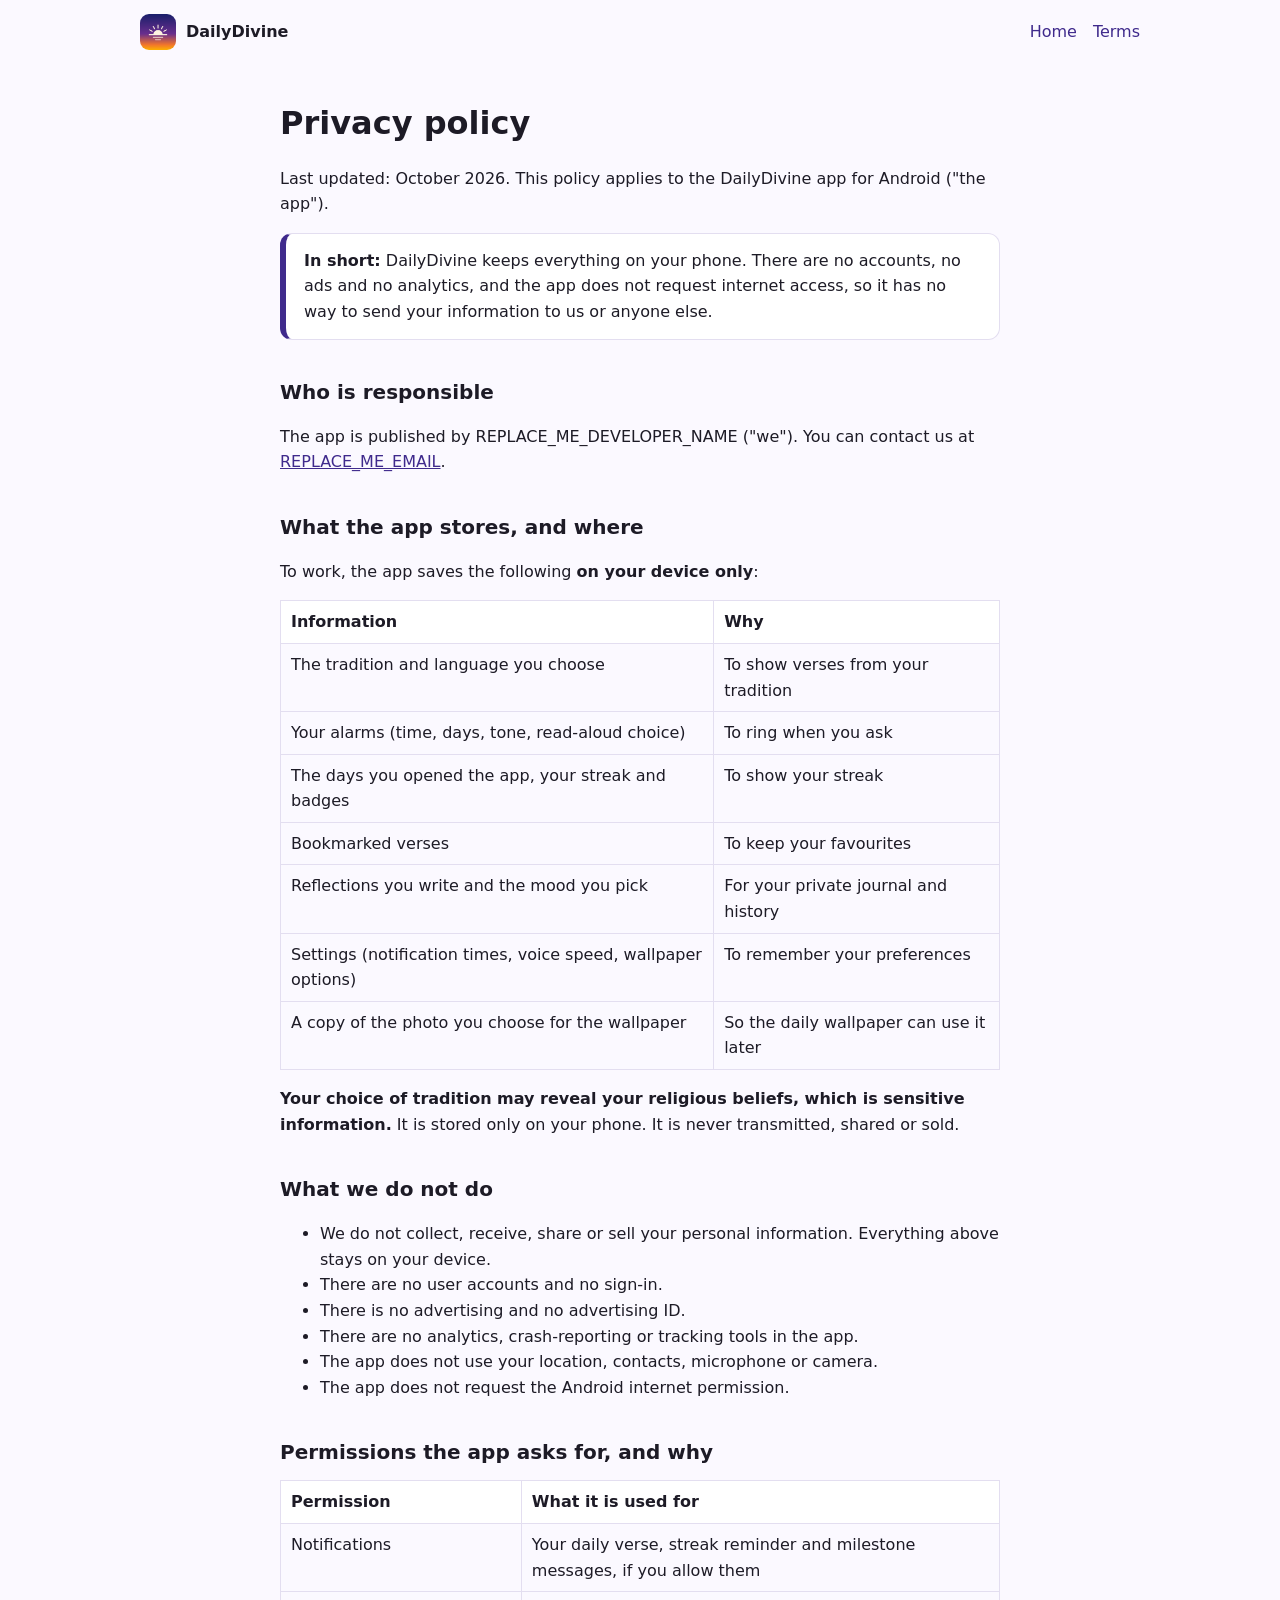
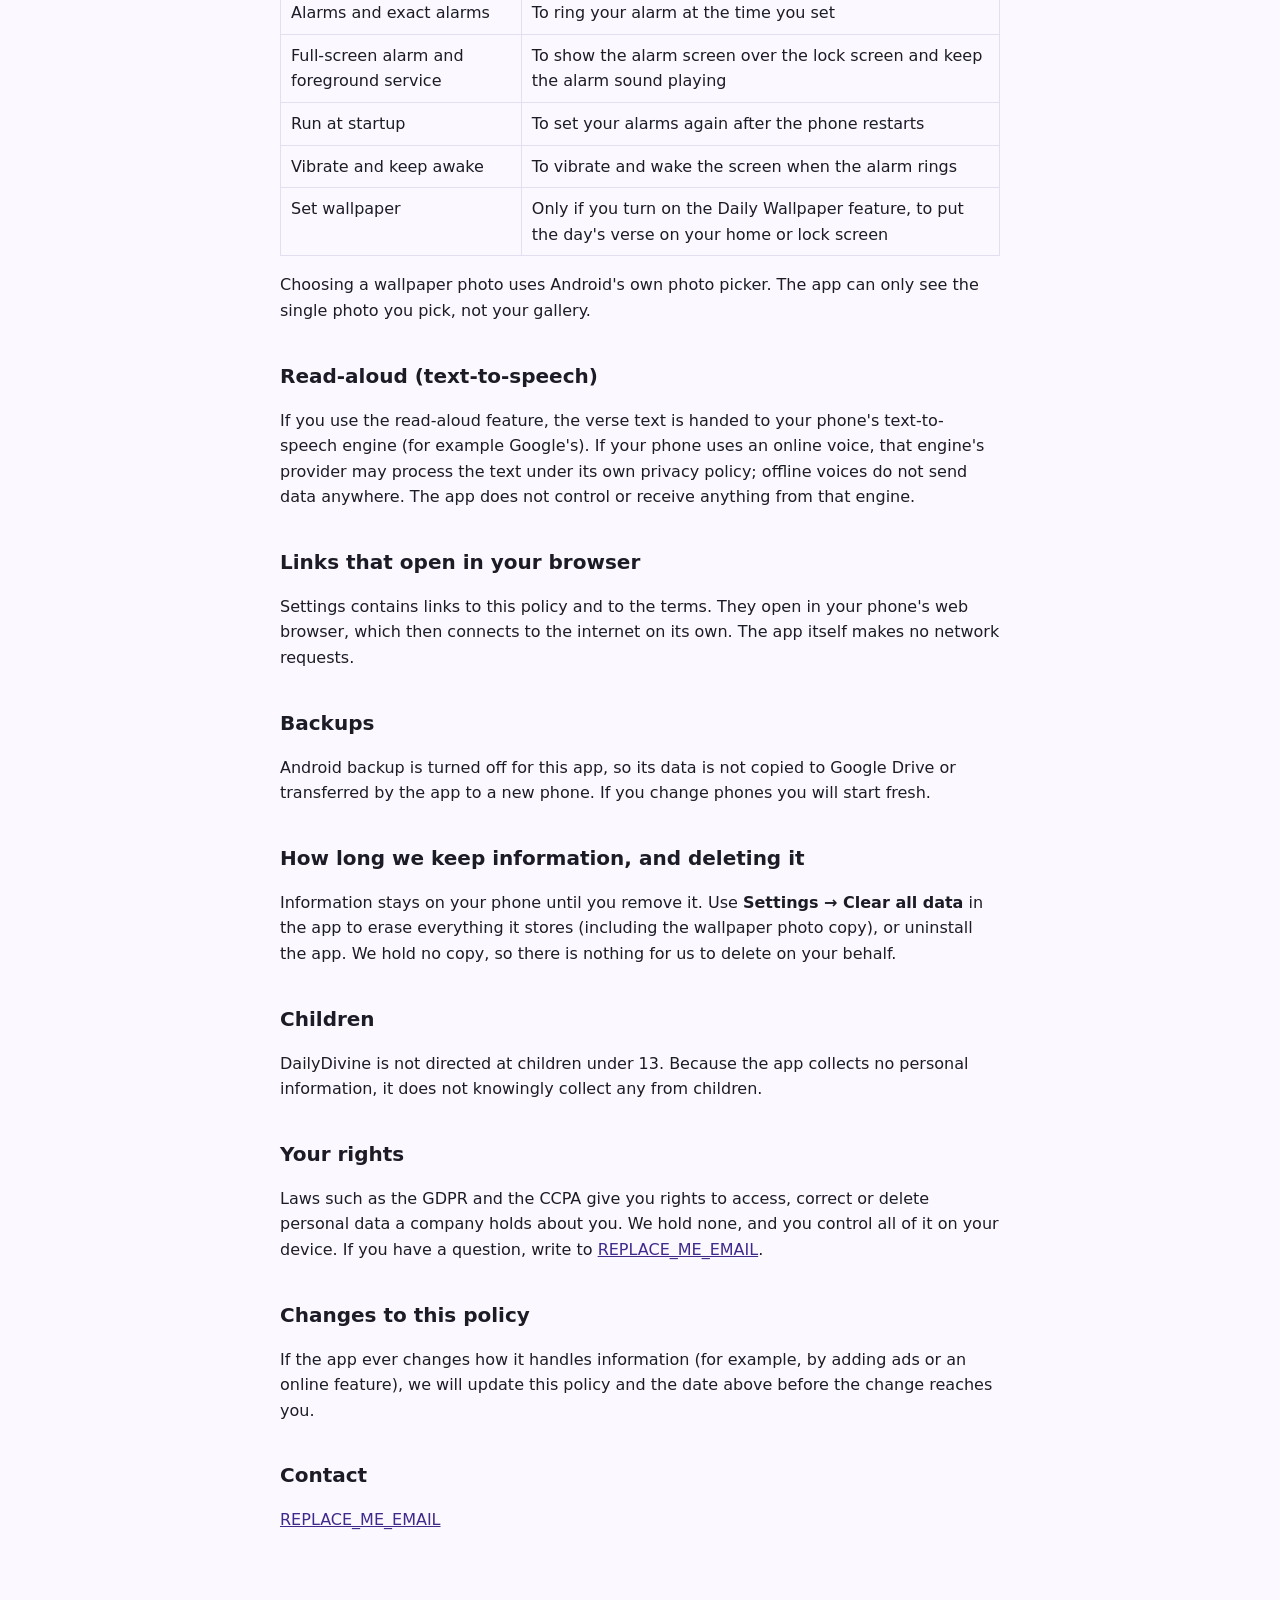
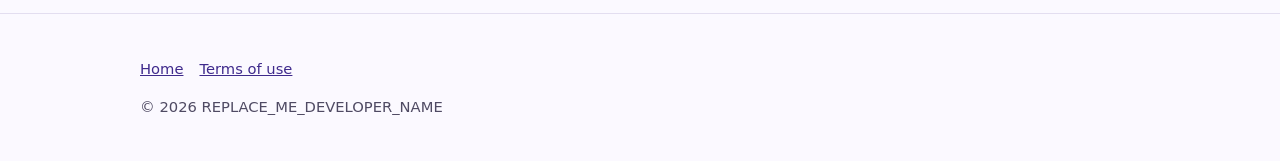
==== docs/privacy.html @ ab256c17 "feat: Play Store release pipeline (signed AAB, target API 36), privacy policy, landing page, About s" ====
<!doctype html>
<html lang="en">
<head>
<meta charset="utf-8">
<meta name="viewport" content="width=device-width, initial-scale=1">
<title>Privacy policy | DailyDivine</title>
<meta name="description" content="DailyDivine's privacy policy: everything stays on your phone. No accounts, no ads, no analytics, no internet permission.">
<meta name="theme-color" content="#1b1f6b">
<link rel="icon" type="image/png" href="assets/favicon-64.png">
<link rel="stylesheet" href="style.css">
</head>
<body>
<div class="wrap"><header class="site"><a class="brand" href="./"><img src="assets/icon-512.png" alt="" width="36" height="36"> DailyDivine</a><nav aria-label="Main"><a href="./">Home</a><a href="terms.html">Terms</a></nav></header></div>
<main class="doc">
<h1>Privacy policy</h1>
<p>Last updated: October 2026. This policy applies to the DailyDivine app for Android ("the app").</p>

<div class="summary"><strong>In short:</strong> DailyDivine keeps everything on your phone. There are no accounts, no ads and no analytics, and the app does not request internet access, so it has no way to send your information to us or anyone else.</div>

<h2>Who is responsible</h2>
<p>The app is published by REPLACE_ME_DEVELOPER_NAME ("we"). You can contact us at <a href="mailto:REPLACE_ME_EMAIL">REPLACE_ME_EMAIL</a>.</p>

<h2>What the app stores, and where</h2>
<p>To work, the app saves the following <strong>on your device only</strong>:</p>
<table>
<tr><th>Information</th><th>Why</th></tr>
<tr><td>The tradition and language you choose</td><td>To show verses from your tradition</td></tr>
<tr><td>Your alarms (time, days, tone, read-aloud choice)</td><td>To ring when you ask</td></tr>
<tr><td>The days you opened the app, your streak and badges</td><td>To show your streak</td></tr>
<tr><td>Bookmarked verses</td><td>To keep your favourites</td></tr>
<tr><td>Reflections you write and the mood you pick</td><td>For your private journal and history</td></tr>
<tr><td>Settings (notification times, voice speed, wallpaper options)</td><td>To remember your preferences</td></tr>
<tr><td>A copy of the photo you choose for the wallpaper</td><td>So the daily wallpaper can use it later</td></tr>
</table>
<p><strong>Your choice of tradition may reveal your religious beliefs, which is sensitive information.</strong> It is stored only on your phone. It is never transmitted, shared or sold.</p>

<h2>What we do not do</h2>
<ul>
<li>We do not collect, receive, share or sell your personal information. Everything above stays on your device.</li>
<li>There are no user accounts and no sign-in.</li>
<li>There is no advertising and no advertising ID.</li>
<li>There are no analytics, crash-reporting or tracking tools in the app.</li>
<li>The app does not use your location, contacts, microphone or camera.</li>
<li>The app does not request the Android internet permission.</li>
</ul>

<h2>Permissions the app asks for, and why</h2>
<table>
<tr><th>Permission</th><th>What it is used for</th></tr>
<tr><td>Notifications</td><td>Your daily verse, streak reminder and milestone messages, if you allow them</td></tr>
<tr><td>Alarms and exact alarms</td><td>To ring your alarm at the time you set</td></tr>
<tr><td>Full-screen alarm and foreground service</td><td>To show the alarm screen over the lock screen and keep the alarm sound playing</td></tr>
<tr><td>Run at startup</td><td>To set your alarms again after the phone restarts</td></tr>
<tr><td>Vibrate and keep awake</td><td>To vibrate and wake the screen when the alarm rings</td></tr>
<tr><td>Set wallpaper</td><td>Only if you turn on the Daily Wallpaper feature, to put the day's verse on your home or lock screen</td></tr>
</table>
<p>Choosing a wallpaper photo uses Android's own photo picker. The app can only see the single photo you pick, not your gallery.</p>

<h2>Read-aloud (text-to-speech)</h2>
<p>If you use the read-aloud feature, the verse text is handed to your phone's text-to-speech engine (for example Google's). If your phone uses an online voice, that engine's provider may process the text under its own privacy policy; offline voices do not send data anywhere. The app does not control or receive anything from that engine.</p>

<h2>Links that open in your browser</h2>
<p>Settings contains links to this policy and to the terms. They open in your phone's web browser, which then connects to the internet on its own. The app itself makes no network requests.</p>

<h2>Backups</h2>
<p>Android backup is turned off for this app, so its data is not copied to Google Drive or transferred by the app to a new phone. If you change phones you will start fresh.</p>

<h2>How long we keep information, and deleting it</h2>
<p>Information stays on your phone until you remove it. Use <strong>Settings &rarr; Clear all data</strong> in the app to erase everything it stores (including the wallpaper photo copy), or uninstall the app. We hold no copy, so there is nothing for us to delete on your behalf.</p>

<h2>Children</h2>
<p>DailyDivine is not directed at children under 13. Because the app collects no personal information, it does not knowingly collect any from children.</p>

<h2>Your rights</h2>
<p>Laws such as the GDPR and the CCPA give you rights to access, correct or delete personal data a company holds about you. We hold none, and you control all of it on your device. If you have a question, write to <a href="mailto:REPLACE_ME_EMAIL">REPLACE_ME_EMAIL</a>.</p>

<h2>Changes to this policy</h2>
<p>If the app ever changes how it handles information (for example, by adding ads or an online feature), we will update this policy and the date above before the change reaches you.</p>

<h2>Contact</h2>
<p><a href="mailto:REPLACE_ME_EMAIL">REPLACE_ME_EMAIL</a></p>
</main>
<footer><div class="wrap"><p><a href="./">Home</a><a href="terms.html">Terms of use</a></p><p>&copy; 2026 REPLACE_ME_DEVELOPER_NAME</p></div></footer>
</body>
</html>
---- docs/style.css ----
:root{
  --indigo:#1b1f6b; --violet:#6a2f8f; --amber:#ffb300; --accent:#3f2a8c; --accent-contrast:#ffffff;
  --bg:#fbf9ff; --surface:#ffffff; --text:#1d1b26; --muted:#4f4a63; --border:#e3def0;
  --shadow:0 6px 24px rgba(27,31,107,.10);
}
@media (prefers-color-scheme:dark){
  :root{ --accent:#c7b8ff; --accent-contrast:#1b1233; --bg:#14121c; --surface:#1e1b2b; --text:#efecf8; --muted:#bdb7d1; --border:#332f47; --shadow:none; }
}
*{box-sizing:border-box}
html{scroll-behavior:smooth}
body{margin:0;font-family:system-ui,-apple-system,"Segoe UI",Roboto,"Helvetica Neue",Arial,sans-serif;line-height:1.6;color:var(--text);background:var(--bg)}
a{color:var(--accent)} a:focus-visible,button:focus-visible,summary:focus-visible{outline:3px solid var(--amber);outline-offset:2px;border-radius:4px}
.wrap{max-width:1040px;margin:0 auto;padding:0 20px}
.skip{position:absolute;left:-999px;top:0;background:var(--accent);color:var(--accent-contrast);padding:8px 12px;z-index:10}.skip:focus{left:8px}
header.site{display:flex;align-items:center;justify-content:space-between;gap:12px;padding:14px 0;flex-wrap:wrap}
.brand{display:flex;align-items:center;gap:10px;font-weight:700;color:var(--text);text-decoration:none}
.brand img{width:36px;height:36px;border-radius:9px}
nav a{margin-left:16px;text-decoration:none;font-weight:500}
.hero{background:linear-gradient(180deg,#1b1f6b 0%,#6a2f8f 58%,#f2762e 100%);color:#fff;padding:56px 0 72px}
.hero .wrap{display:grid;gap:32px;grid-template-columns:1.2fr .8fr;align-items:center}
.hero h1{font-size:clamp(2rem,5vw,3.2rem);line-height:1.15;margin:0 0 14px}
.hero p{font-size:1.1rem;max-width:34em;margin:0 0 22px;color:#fdf3e0}
.hero a{color:#fff}
.btn{display:inline-block;background:#fdf3e0;color:#1b1f6b;font-weight:700;padding:13px 22px;border-radius:12px;text-decoration:none}
.btn[aria-disabled="true"]{opacity:.92;cursor:default}
.badge-note{display:block;margin-top:10px;font-size:.9rem;color:#fdf3e0}
.hero-icon{justify-self:center;width:min(240px,60vw);border-radius:48px;box-shadow:0 14px 40px rgba(0,0,0,.35)}
section{padding:56px 0} h2{font-size:1.7rem;margin:0 0 8px} .lead{color:var(--muted);margin:0 0 28px;max-width:44em}
.grid{display:grid;gap:18px;grid-template-columns:repeat(auto-fit,minmax(260px,1fr))}
.card{background:var(--surface);border:1px solid var(--border);border-radius:16px;padding:20px;box-shadow:var(--shadow)}
.card h3{margin:0 0 6px;font-size:1.1rem}.card p{margin:0;color:var(--muted)}
.phones{display:grid;gap:24px;grid-template-columns:repeat(auto-fit,minmax(220px,1fr));justify-items:center}
.phone{width:230px;border-radius:32px;border:8px solid #17142a;background:#17142a;overflow:hidden;box-shadow:0 14px 34px rgba(0,0,0,.25)}
.screen{min-height:420px;padding:22px 16px;display:flex;flex-direction:column;gap:12px}
.s-verse{background:#fbf9ff;color:#1d1b26}.s-verse .k{font:600 .7rem/1 system-ui;letter-spacing:.08em;color:#3f2a8c}
.s-verse blockquote{margin:0;font-family:Georgia,"Times New Roman",serif;font-size:1.15rem;line-height:1.5}
.chip{align-self:flex-start;background:#ece6ff;color:#3f2a8c;border-radius:999px;padding:4px 10px;font-size:.78rem;font-weight:600}
.s-wall{background:linear-gradient(180deg,#1b1f6b,#6a2f8f 60%,#f2762e);color:#fff;justify-content:center;text-align:center}
.s-wall blockquote{margin:0;font-family:Georgia,serif;font-size:1.05rem;line-height:1.5}.s-wall cite{font-size:.8rem;color:#fdf3e0}
.s-alarm{background:#fbf9ff;color:#1d1b26}.time{font-size:2.2rem;font-weight:700}
.days{display:flex;gap:6px}.days span{width:26px;height:26px;border-radius:50%;background:#ece6ff;color:#1d1b26;font-size:.72rem;display:grid;place-items:center}.days .on{background:#3f2a8c;color:#fff}
.cap{font-size:.85rem;color:var(--muted);text-align:center;margin-top:8px}
.trad{list-style:none;padding:0;margin:0;display:grid;gap:10px;grid-template-columns:repeat(auto-fit,minmax(240px,1fr))}
.trad li{background:var(--surface);border:1px solid var(--border);border-radius:12px;padding:12px 16px;display:flex;justify-content:space-between;gap:10px}
.tag{font-size:.8rem;font-weight:700;border-radius:999px;padding:2px 10px;background:#e1f5e6;color:#14532d}.tag.soon{background:#fff1d6;color:#7a4b00}
@media (prefers-color-scheme:dark){.tag{background:#17391f;color:#b7efc5}.tag.soon{background:#46330a;color:#ffe2a8}.chip,.days span{background:#2c2745}.s-verse,.s-alarm{background:#f4f1ff}}
details{background:var(--surface);border:1px solid var(--border);border-radius:12px;padding:12px 16px;margin-bottom:10px}summary{cursor:pointer;font-weight:600}details p{margin:10px 0 0;color:var(--muted)}
footer{border-top:1px solid var(--border);padding:28px 0;color:var(--muted);font-size:.92rem}footer a{margin-right:16px}
.doc{max-width:760px;margin:0 auto;padding:28px 20px 64px}.doc h1{font-size:2rem;margin:.2em 0}.doc h2{font-size:1.25rem;margin:1.8em 0 .4em}
.doc table{border-collapse:collapse;width:100%;margin:12px 0}.doc th,.doc td{border:1px solid var(--border);padding:8px 10px;text-align:left;vertical-align:top}.doc th{background:var(--surface)}
.summary{background:var(--surface);border:1px solid var(--border);border-left:6px solid var(--accent);border-radius:12px;padding:14px 18px}
@media (max-width:760px){.hero .wrap{grid-template-columns:1fr}.hero-icon{order:-1;width:120px;border-radius:28px}nav a{margin:0 14px 0 0}}
@media (prefers-reduced-motion:reduce){html{scroll-behavior:auto}}
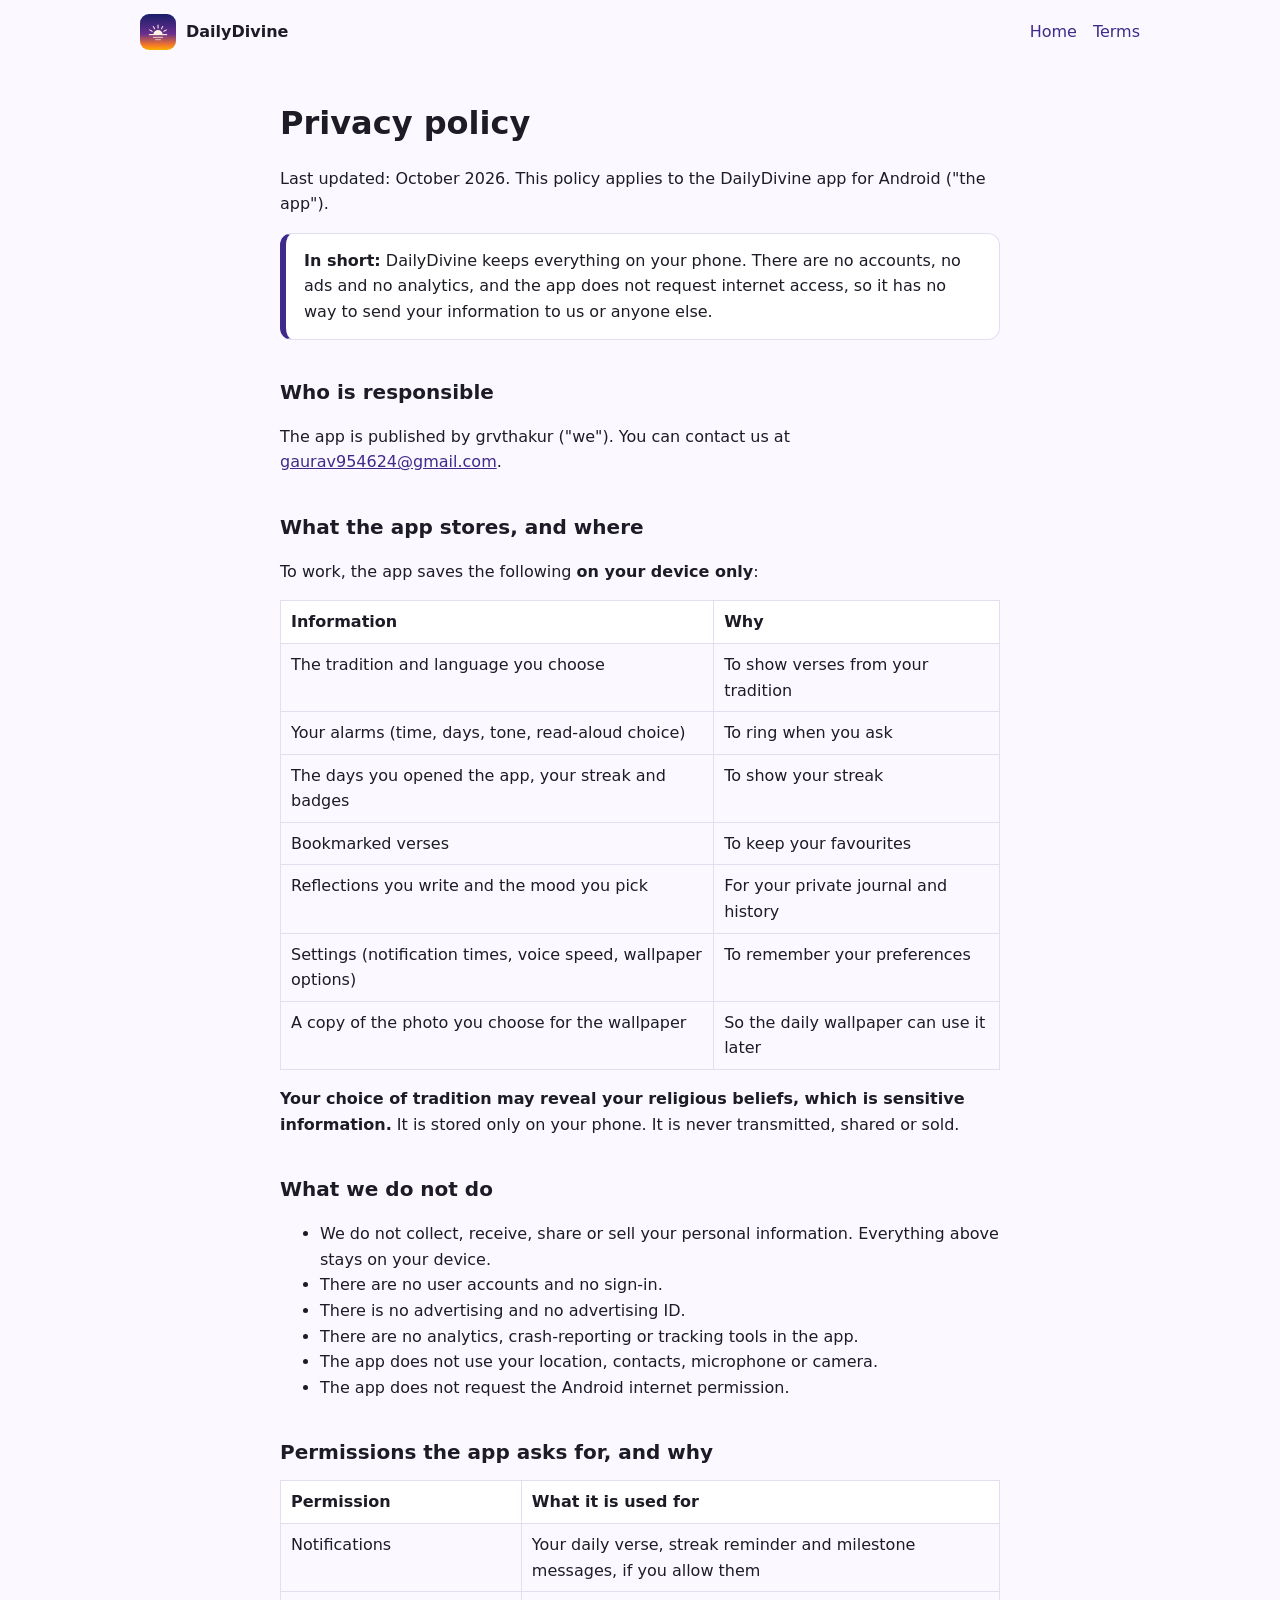
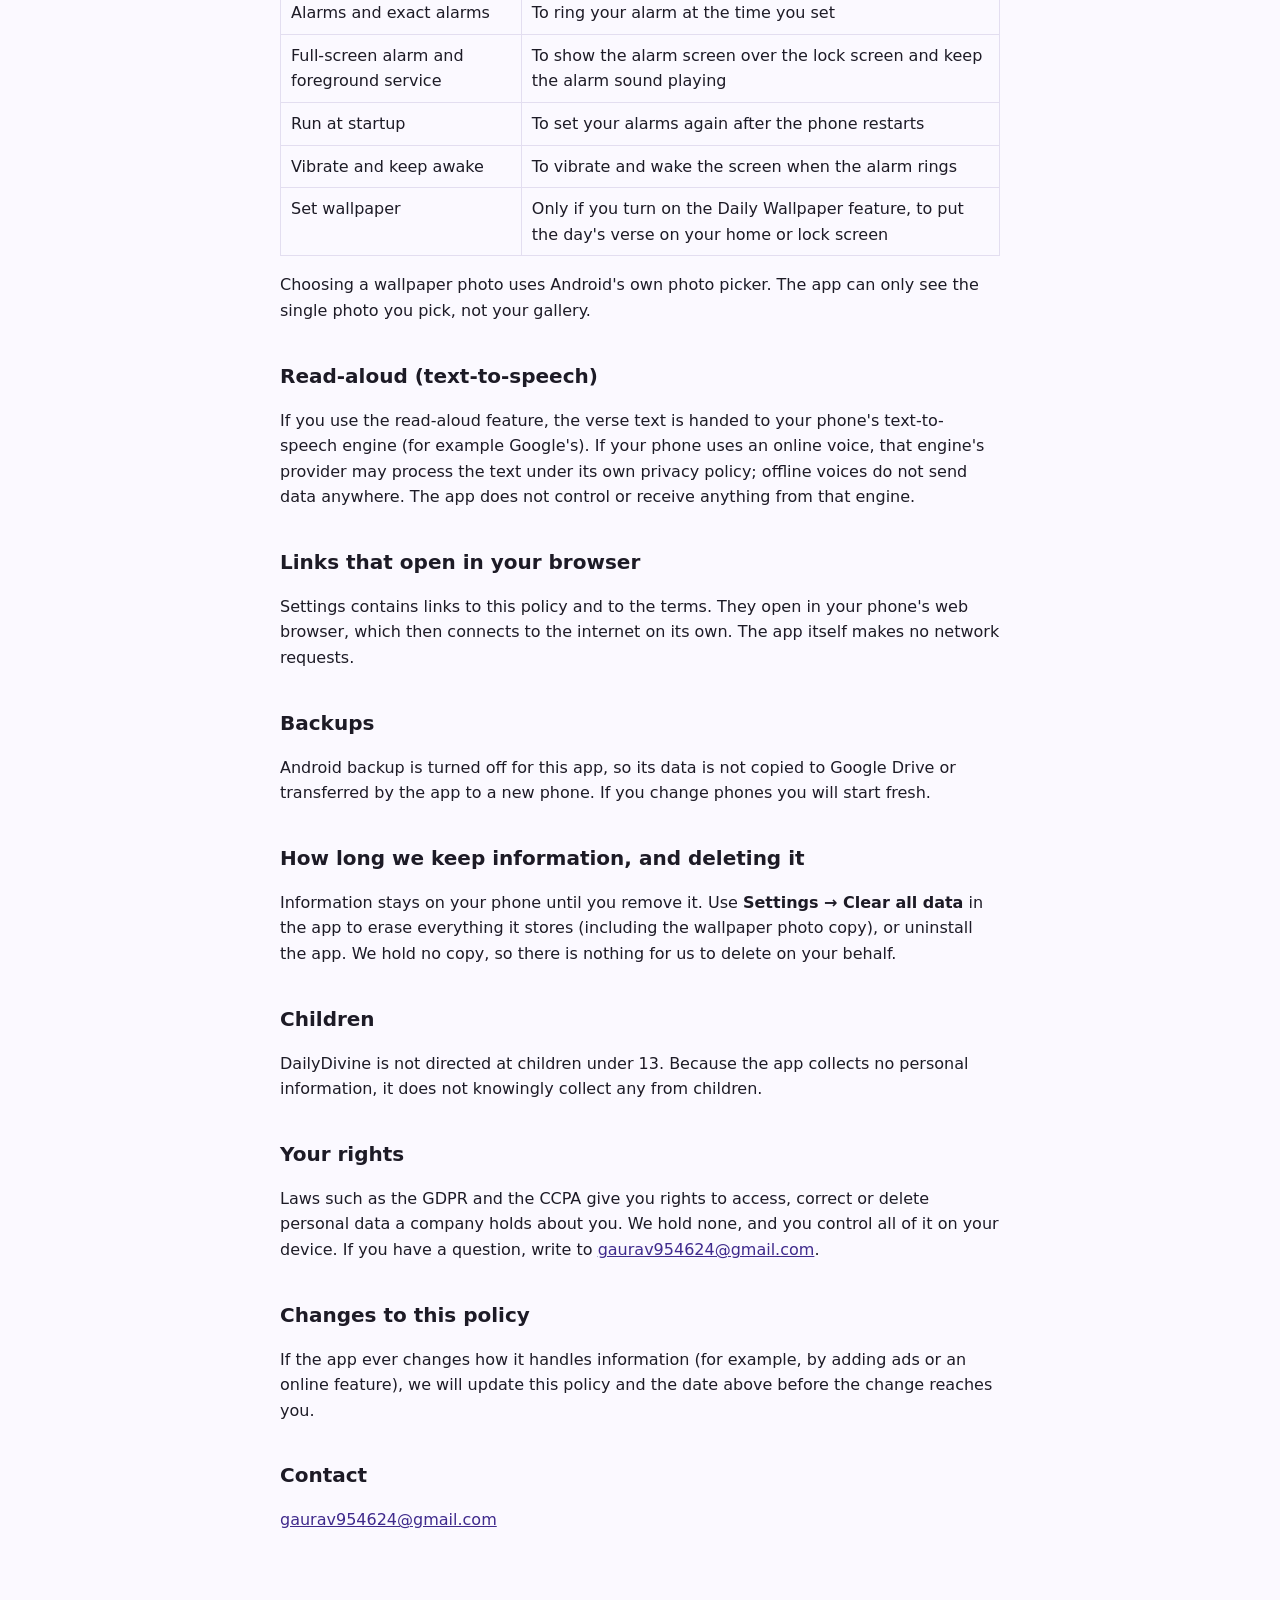
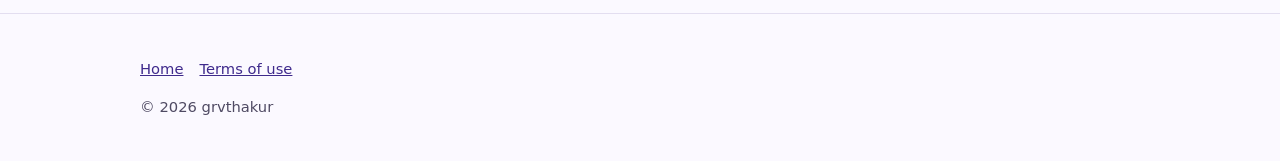
==== commit 8393f4b2: "Create signing key" ====
--- a/docs/privacy.html
+++ b/docs/privacy.html
@@ -18,7 +18,7 @@
 <div class="summary"><strong>In short:</strong> DailyDivine keeps everything on your phone. There are no accounts, no ads and no analytics, and the app does not request internet access, so it has no way to send your information to us or anyone else.</div>
 
 <h2>Who is responsible</h2>
-<p>The app is published by REPLACE_ME_DEVELOPER_NAME ("we"). You can contact us at <a href="mailto:REPLACE_ME_EMAIL">REPLACE_ME_EMAIL</a>.</p>
+<p>The app is published by grvthakur ("we"). You can contact us at <a href="mailto:gaurav954624@gmail.com">gaurav954624@gmail.com</a>.</p>
 
 <h2>What the app stores, and where</h2>
 <p>To work, the app saves the following <strong>on your device only</strong>:</p>
@@ -72,14 +72,14 @@
 <p>DailyDivine is not directed at children under 13. Because the app collects no personal information, it does not knowingly collect any from children.</p>
 
 <h2>Your rights</h2>
-<p>Laws such as the GDPR and the CCPA give you rights to access, correct or delete personal data a company holds about you. We hold none, and you control all of it on your device. If you have a question, write to <a href="mailto:REPLACE_ME_EMAIL">REPLACE_ME_EMAIL</a>.</p>
+<p>Laws such as the GDPR and the CCPA give you rights to access, correct or delete personal data a company holds about you. We hold none, and you control all of it on your device. If you have a question, write to <a href="mailto:gaurav954624@gmail.com">gaurav954624@gmail.com</a>.</p>
 
 <h2>Changes to this policy</h2>
 <p>If the app ever changes how it handles information (for example, by adding ads or an online feature), we will update this policy and the date above before the change reaches you.</p>
 
 <h2>Contact</h2>
-<p><a href="mailto:REPLACE_ME_EMAIL">REPLACE_ME_EMAIL</a></p>
+<p><a href="mailto:gaurav954624@gmail.com">gaurav954624@gmail.com</a></p>
 </main>
-<footer><div class="wrap"><p><a href="./">Home</a><a href="terms.html">Terms of use</a></p><p>&copy; 2026 REPLACE_ME_DEVELOPER_NAME</p></div></footer>
+<footer><div class="wrap"><p><a href="./">Home</a><a href="terms.html">Terms of use</a></p><p>&copy; 2026 grvthakur</p></div></footer>
 </body>
 </html>
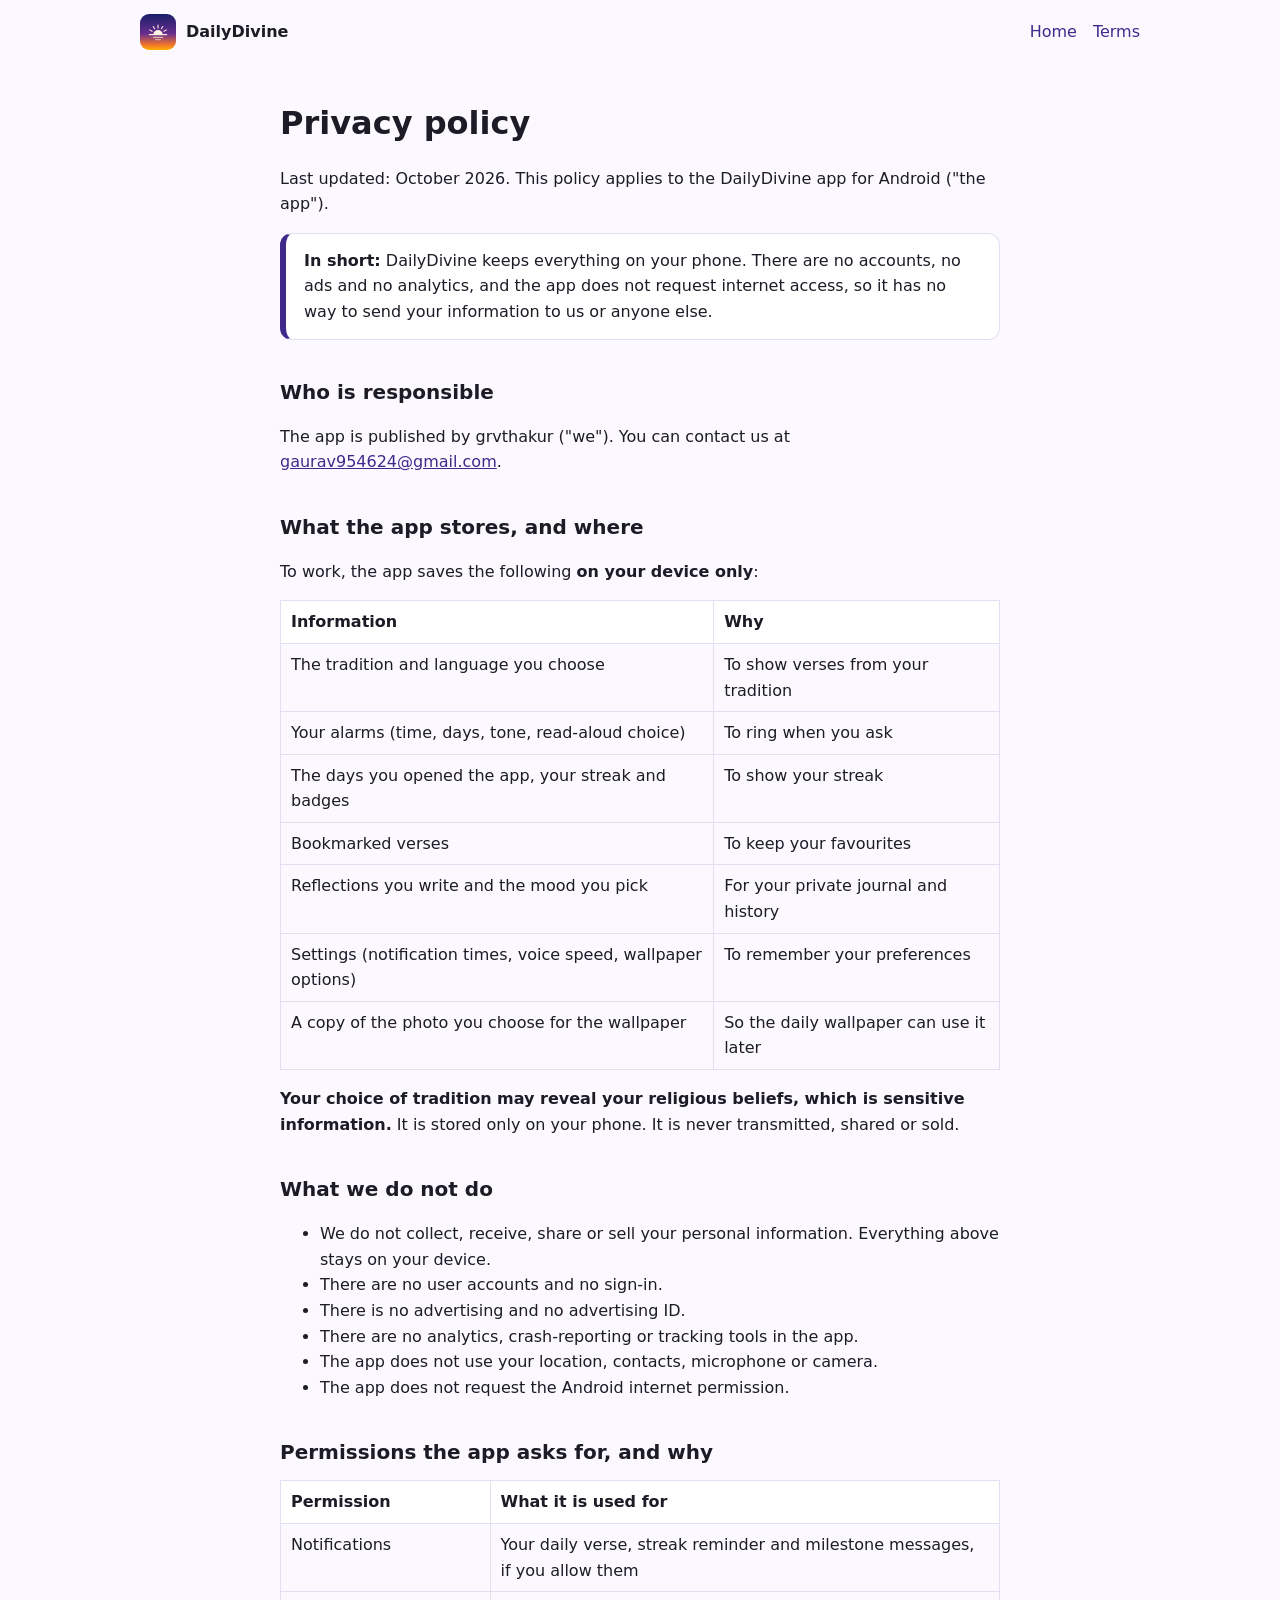
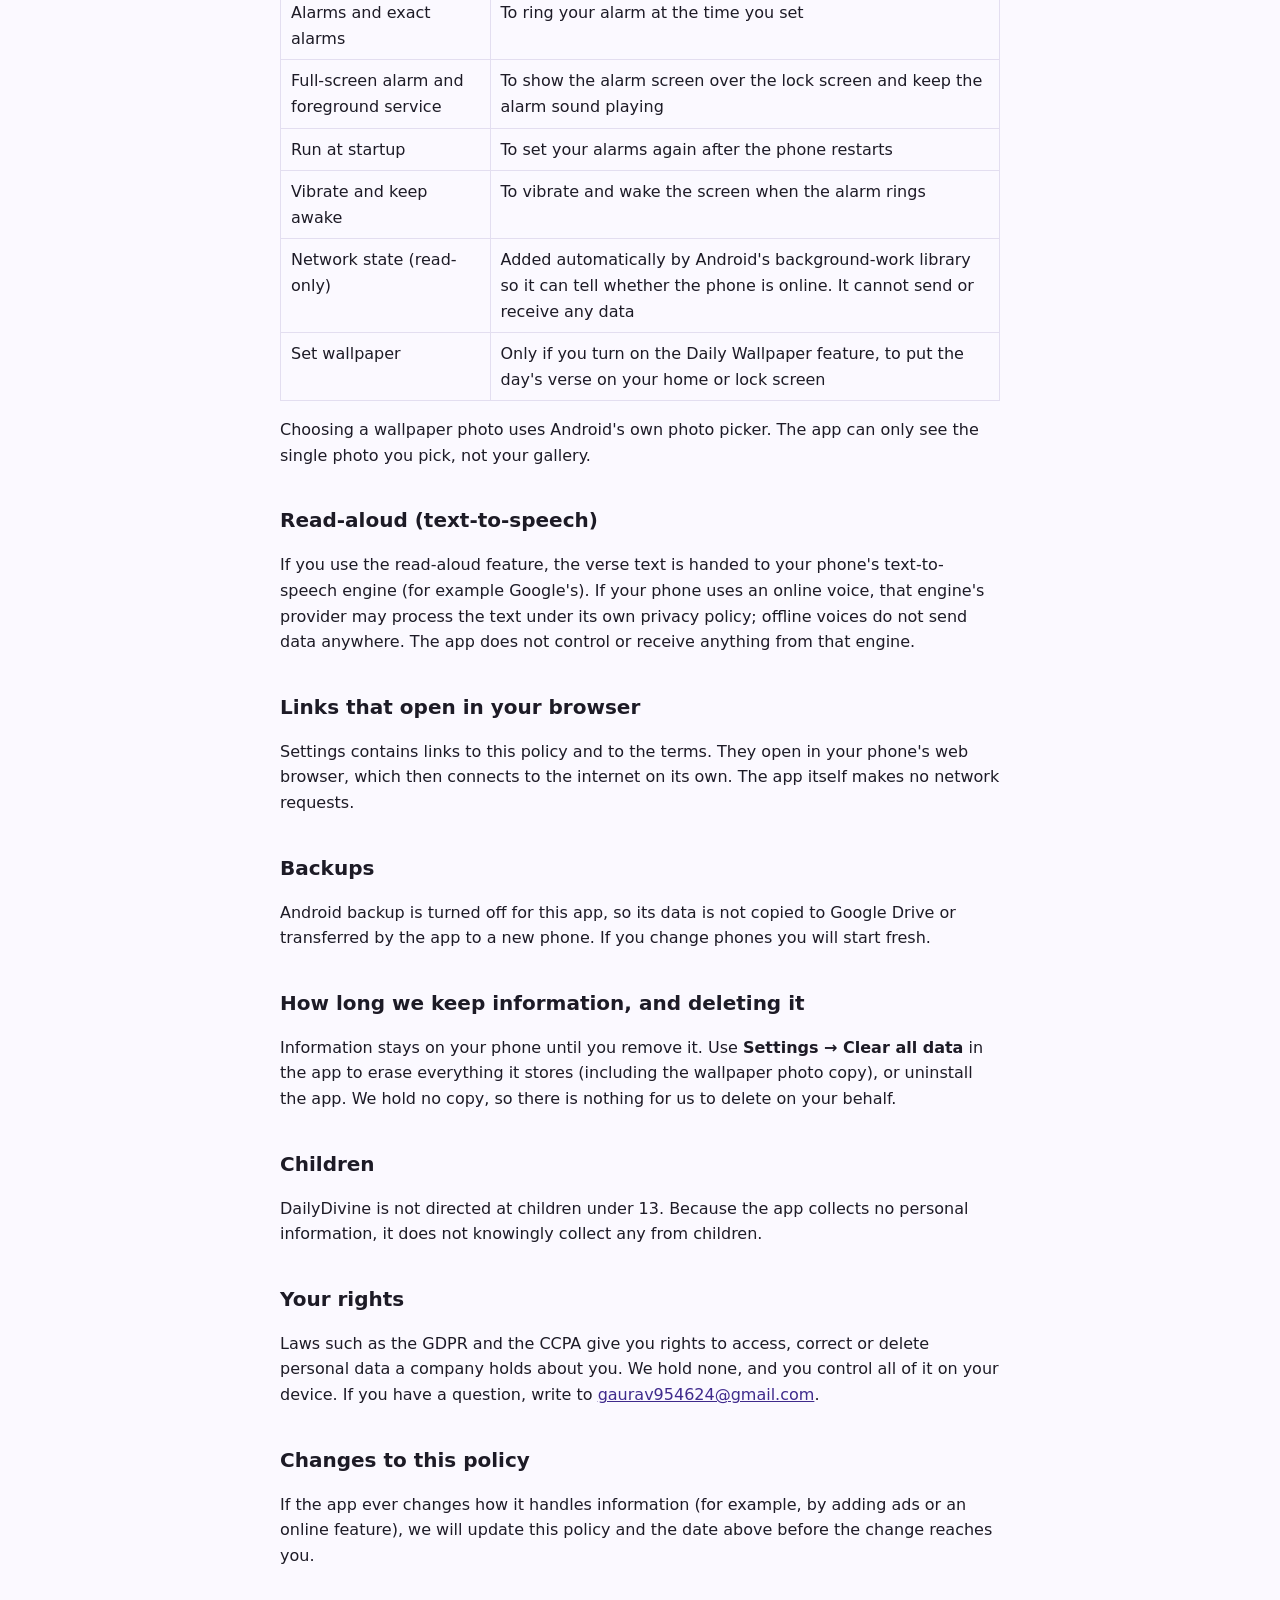
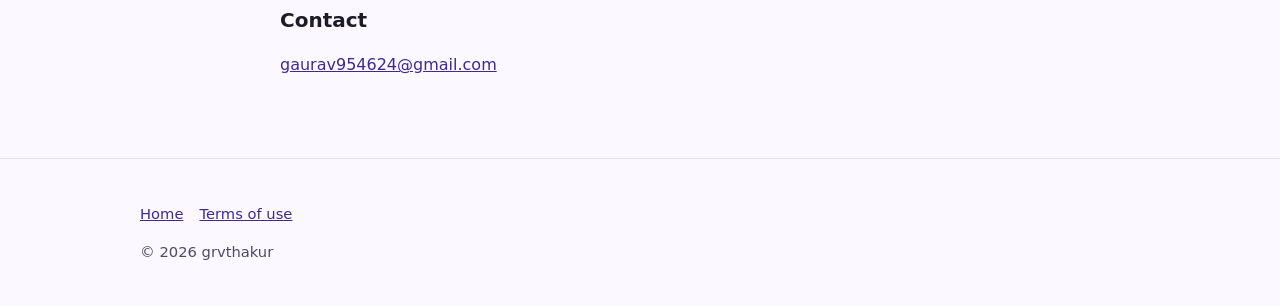
==== commit fc0e1e02: "fix: allow-list merged-manifest check (ACCESS_NETWORK_STATE from WorkManager); in-app links to own d" ====
--- a/docs/privacy.html
+++ b/docs/privacy.html
@@ -52,6 +52,7 @@
 <tr><td>Full-screen alarm and foreground service</td><td>To show the alarm screen over the lock screen and keep the alarm sound playing</td></tr>
 <tr><td>Run at startup</td><td>To set your alarms again after the phone restarts</td></tr>
 <tr><td>Vibrate and keep awake</td><td>To vibrate and wake the screen when the alarm rings</td></tr>
+<tr><td>Network state (read-only)</td><td>Added automatically by Android's background-work library so it can tell whether the phone is online. It cannot send or receive any data</td></tr>
 <tr><td>Set wallpaper</td><td>Only if you turn on the Daily Wallpaper feature, to put the day's verse on your home or lock screen</td></tr>
 </table>
 <p>Choosing a wallpaper photo uses Android's own photo picker. The app can only see the single photo you pick, not your gallery.</p>
